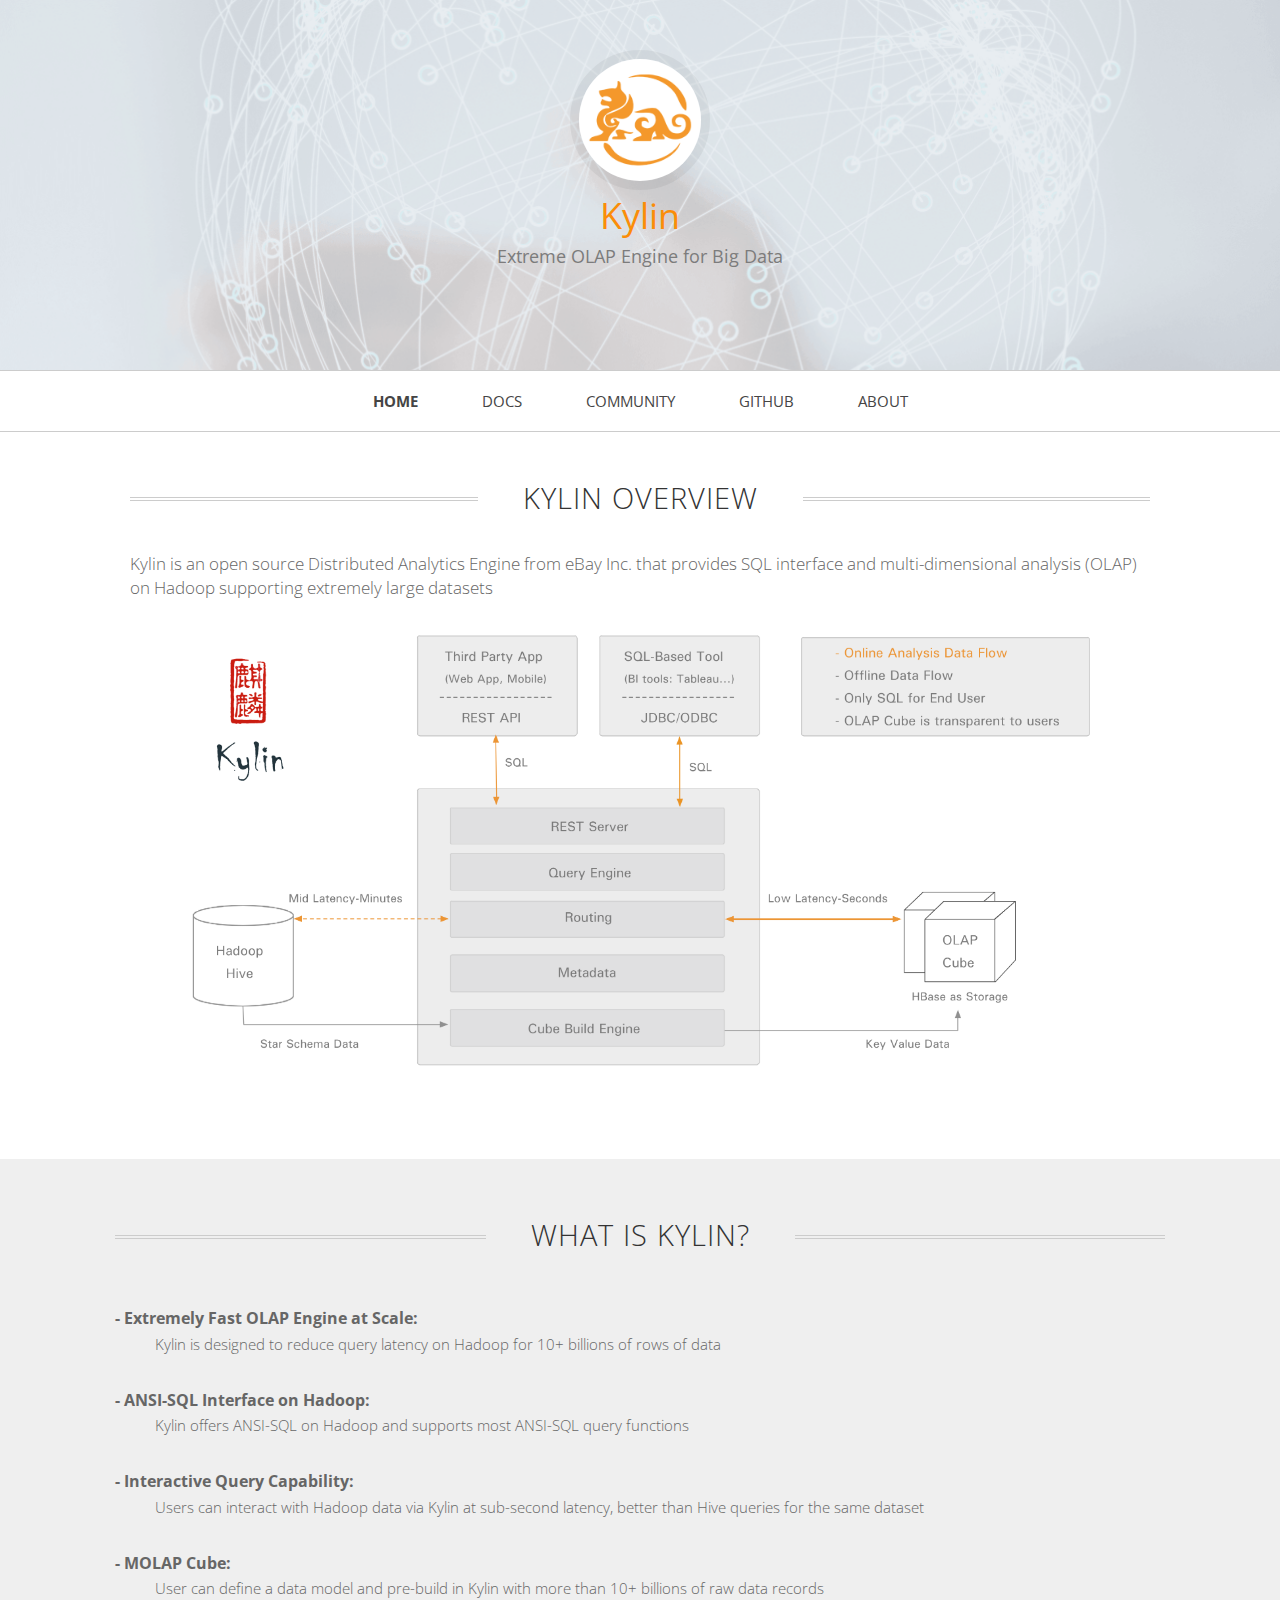
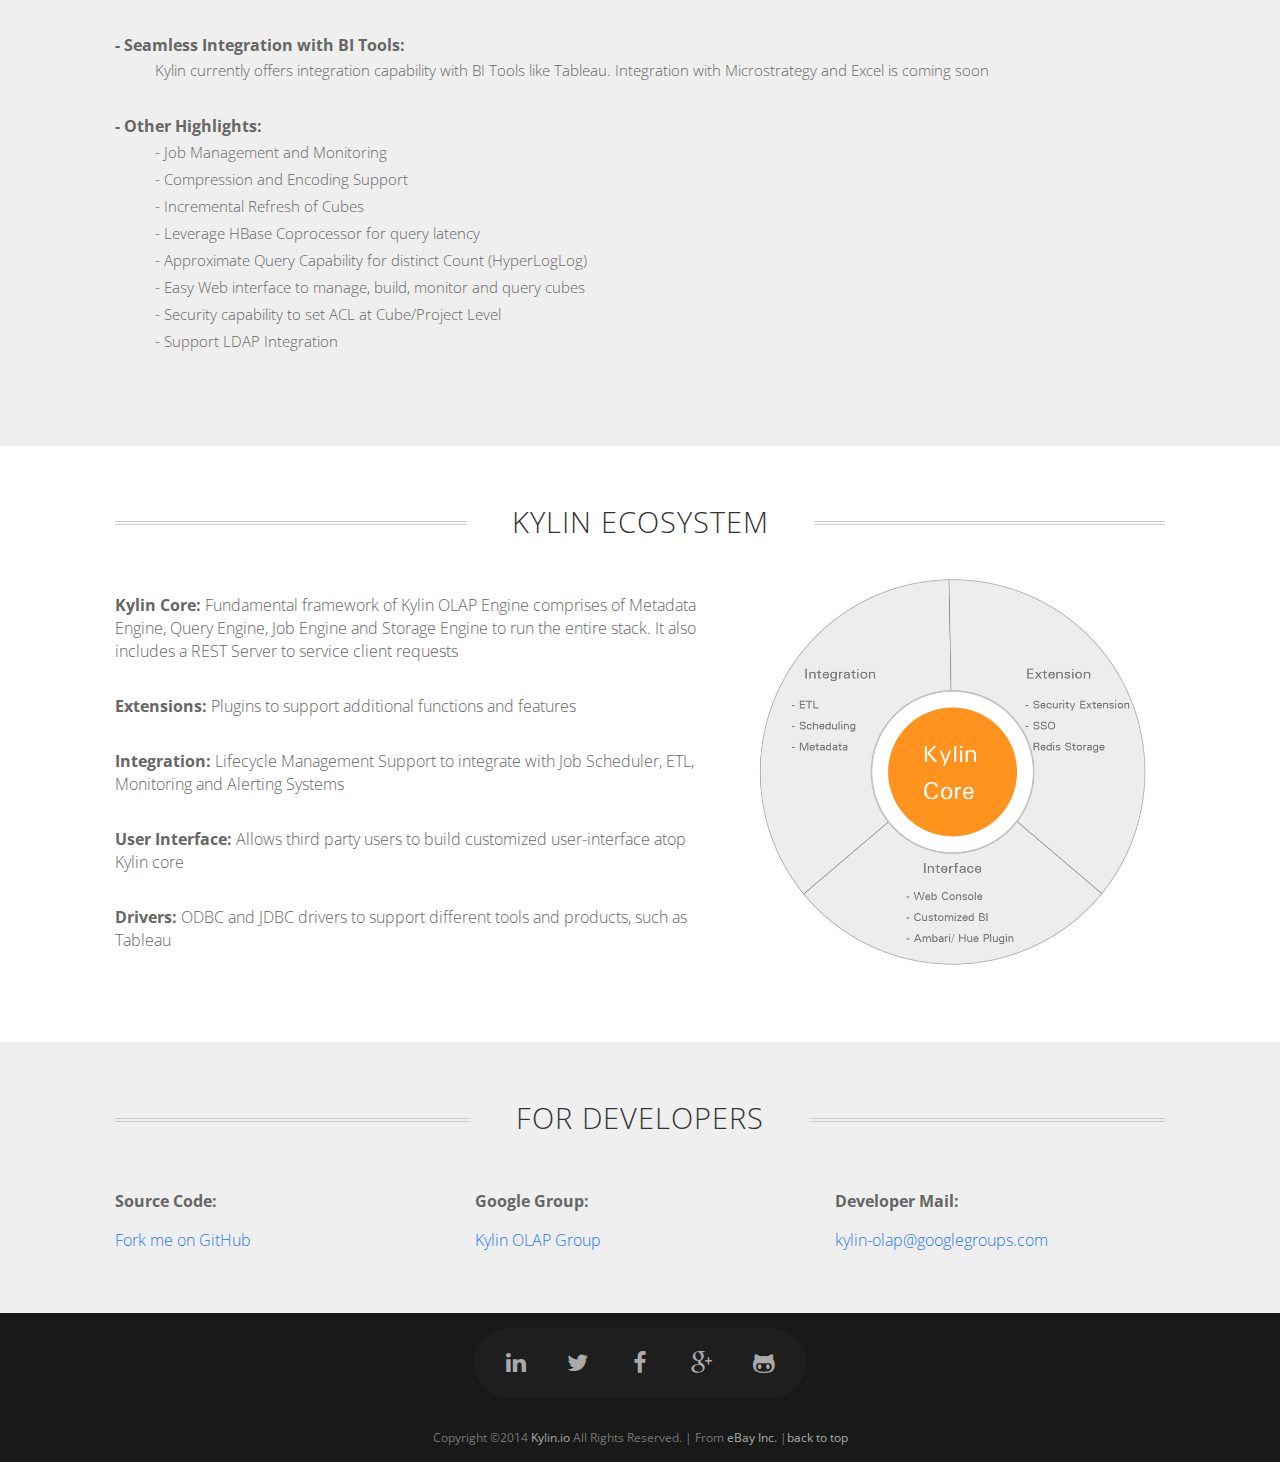
==== index.html @ 68517e30 "move pages from gh-pages to this repo" ====
<!DOCTYPE html>
<html lang="en">
<head>
<meta charset="utf-8">
<meta name="viewport"    content="width=device-width, initial-scale=1.0">
<meta name="description" content="Kylin.IO Home Page">
<meta name="author"      content="Kylin.IO">

<title>Kylin OLAP Engine for Big Data</title>
<link rel="shortcut icon" href="favicon.ico" type="image/x-icon">
<link rel="stylesheet" href="assets/css/animate.css">
<!-- Bootstrap -->
<link rel="stylesheet" href="assets/css/bootstrap.min.css">

<!-- Fonts -->
<link rel="stylesheet" href="http://fonts.googleapis.com/css?family=Alice|Open+Sans:400,300,700">

<!-- Icons -->
<link rel="stylesheet" href="assets/css/font-awesome.min.css">
<!-- Custom styles -->
<link rel="stylesheet" href="assets/css/styles.css">

<!--[if lt IE 9]> <script src="assets/js/html5shiv.js"></script> <![endif]-->
<script>
  (function(i,s,o,g,r,a,m){i['GoogleAnalyticsObject']=r;i[r]=i[r]||function(){
  (i[r].q=i[r].q||[]).push(arguments)},i[r].l=1*new Date();a=s.createElement(o),
  m=s.getElementsByTagName(o)[0];a.async=1;a.src=g;m.parentNode.insertBefore(a,m)
  })(window,document,'script','//www.google-analytics.com/analytics.js','ga');

  ga('create', 'UA-55534813-1', 'auto');
  ga('send', 'pageview');

</script>
</head>
<body class="home">
<header id="header" >
  <div id="head" class="parallax" parallax-speed="3" >
    <div id="logo" class="text-center"> <img class="img-circle" id="circlelogo" src="assets/images/kylin_logo.jpg" > <span class="title" >Kylin</span> <span class="tagline">Extreme OLAP Engine for Big Data<br>
      </span> </div>
  </div>
  <nav class="navbar navbar-default navbar-sticky">
    <div class="container-fluid">
      <div class="navbar-header"> </div>
      <div class="navbar-collapse collapse">
        <ul class="nav navbar-nav">
          <li><a href="#"><b>Home</b></a></li>
          <li><a href="document.html" >Docs</a></li>
          <li><a href="community.html" >Community</a></li>
          <li><a href="https://github.com/KylinOLAP/Kylin" target="_blank">Github</a></li>
          <li><a href="about.html" >About</a></li>
        </ul>
      </div>
      <!--/.nav-collapse --> 
    </div>
  </nav>
</header>
<main id="main" >
  <div class="container" >
    <div id="zero" class=" main" >
      <header style=" padding:2em 0 4em 0">
        <div class="container" >
          <h4 class="section-title"><span>Kylin Overview</span></h4>
          <div class="row" style="margin-top:-20px;">
            <div class="col-sm-12 col-md-12">
              <p class="title_text"> Kylin is an open source Distributed Analytics Engine from eBay Inc. that provides SQL interface and multi-dimensional analysis (OLAP) on Hadoop supporting extremely large datasets</p>
              <img id="diagram" src="assets/images/kylin_diagram.png"> </div>
          </div>
        </div>
        <!-- /container --> 
        
      </header>
    </div>
    <!-- / section --> 
  </div>
  <!-- /container -->
  
  <section id="second" class="main">
    <header style="background-color:#efefef;">
      <div class="container"  >
        <h4 class="section-title"><span> What is Kylin? </span></h4>
        <!-- second-->
        <div class="row">
          <div class="col-sm-12 col-md-12">
            <div align="left">
              <p> <b>- Extremely Fast OLAP Engine at Scale: </b><br/>
              <div class="indent">Kylin is designed to reduce query latency on Hadoop for 10+ billions of rows of data</div>
              </p>
              <p> <b>- ANSI-SQL Interface on Hadoop: </b><br/>
              <div class="indent">Kylin offers ANSI-SQL on Hadoop and supports most ANSI-SQL query functions</div>
              </p>
              <p> <b>- Interactive Query Capability: </b><br/>
              <div class="indent">Users can interact with Hadoop data via Kylin at sub-second latency, better than Hive queries for the same dataset</div>
              </p>
              <p> <b>- MOLAP Cube:</b><br/>
              <div class="indent">User can define a data model and pre-build in Kylin with more than 10+ billions of raw data records</div>
              </p>
              <p> <b>- Seamless Integration with BI Tools:</b><br/>
              <div class="indent">Kylin currently offers integration capability with BI Tools like Tableau.  Integration with Microstrategy and Excel is coming soon</div>
              </p>
              <p> <b>- Other Highlights:</b> <br/>
              <div class="indent">- Job Management and Monitoring <br/>
                - Compression and Encoding Support <br/>
                - Incremental Refresh of Cubes <br/>
                - Leverage HBase Coprocessor for query latency <br/>
                - Approximate Query Capability for distinct Count (HyperLogLog) <br/>
                - Easy Web interface to manage, build, monitor and query cubes <br/>
                - Security capability to set ACL at Cube/Project Level <br/>
                - Support LDAP Integration </div>
              </p>
            </div>
          </div>
        </div>
      </div>
      <!-- /container --> 
      
    </header>
  </section>
  
  <!-- second -->
  <section id="first" class="main">
    <header>
      <div class="container" >
        <h4 class="section-title"><span>Kylin Ecosystem</span></h4>
        <div class="row">
          <div class="col-sm-7 col-md-7">
            <p> </p>
            <p><b>Kylin Core:</b> Fundamental framework of Kylin OLAP Engine comprises of Metadata Engine, Query Engine, Job Engine and Storage Engine to run the entire stack. It also includes a REST Server to service client requests</p>
            <p><b>Extensions:</b> Plugins to support additional functions and features </p>
            <p><b>Integration:</b> Lifecycle Management Support to integrate with Job Scheduler,  ETL, Monitoring and Alerting Systems </p>
            <p><b>User Interface:</b> Allows third party users to build customized user-interface atop Kylin core</p>
            <p><b>Drivers:</b> ODBC and JDBC drivers to support different tools and products, such as Tableau</p>
          </div>
          <div class="col-sm-5 col-md-5"> <img id="core" src="assets/images/core.png"> </div>
        </div>
        <!-- /container --> 
      </div>
    </header>
  </section>
  
  <!-- fifth-->
  <section id="fifth" class="main">
    <header style="background-color:#efefef;" >
      <div class="container" >
        <h4 class="section-title"><span>For Developers</span></h4>
        <div class="row">
          <div class="col-sm-4 col-md-4">
            <p><b>Source Code:</b></p>
            <p class="less-margin"><a href="https://github.com/KylinOLAP/Kylin" target="_blank">Fork me on GitHub</a></p>
          </div>
          <div class="col-sm-4 col-md-4">
            <p><b>Google Group:</b> </p>
            <p class="less-margin"><a href="https://groups.google.com/forum/#!forum/kylin-olap" target="_blank"> Kylin OLAP Group</a></p>
          </div>
          <div class="col-sm-4 col-md-4">
            <p><b>Developer Mail:</b></p>
            <p class="less-margin"> <a href="mailto:kylin-olap@googlegroups.com" target="_blank"> kylin-olap@googlegroups.com</a></p>
          </div>
        </div>
      </div>
      <!-- /container --> 
      
    </header>
  </section>
</main>
<footer id="underfooter">
  <div class="container">
    <div class="row">
      <div class="col-md-12 widget" >
        <div class="widget-body" style="text-align:center">
          <ul class="icons">
            <li><a href="https://www.linkedin.com/groups/KylinOLAP-6785709?home=&gid=6785709&trk=anet_ug_hm" target="_blank" class="fa fa-linkedin fa-lg"></a></li>
            <li><a href="https://twitter.com/debashis_saha/status/519612003443146752" target="_blank" class="fa fa-twitter fa-lg"></a></li>
            <li><a href="https://www.facebook.com/kylinio?skip_nax_wizard=true&ref_type=logout_gear" target="_blank" class="fa fa-facebook fa-lg"></a></li>
            <li><a href="https://plus.google.com/communities/101138166999680123468" target="_blank" class="fa fa-google-plus fa-lg"></a></li>
            <li><a href="https://github.com/KylinOLAP/Kylin" target="_blank" class="fa fa-github-alt fa-lg"></a></li>
            <!--  <li><a href="#" class="fa fa-weibo fa-lg"></a></li>
         <li><a href="#" class="fa fa-weixin fa-lg"></a></li>-->
          </ul>
          <p style="text-align:center" > Copyright ©2014 <a href="http://kylin.io">Kylin.io</a> All Rights Reserved. | From <a href="http://www.ebayinc.com/">eBay Inc.</a> |<a href="#">back to top</a><br>
          </p>
        </div>
      </div>
    </div>
    <!-- /row of widgets --> 
  </div>
</footer>
<script src="assets/js/jquery-1.9.1.min.js"></script> 
<script src="assets/js/main.js"></script>
</body>
</html>
---- assets/css/styles.css ----
@font-face {
    font-family: 'HelveticaNeueLight';
    src: url('../fonts/helveticaneue_lt.eot');
    src: url('../fonts/helveticaneue_lt.eot') format('embedded-opentype'),
         url('../fonts/helveticaneue_lt.woff') format('woff'),
         url('../fonts/helveticaneue_lt.ttf') format('truetype'),
         url('../fonts/helveticaneue_lt.svg#HelveticaNeueLight') format('svg');
}

@font-face {
    font-family: 'HelveticaNeueRegular';
    src: url('../fonts/helveticaneue-webfont.eot');
    src: url('../fonts/helveticaneue-webfont.eot') format('embedded-opentype'),
         url('../fonts/helveticaneue-webfont.woff') format('woff'),
         url('../fonts/helveticaneue-webfont.ttf') format('truetype'),
         url('../fonts/helveticaneue-webfont.svg#HelveticaNeueRegular') format('svg');
}


/*@font-face {
    font-family: 'open_sanslight';
    src: url('../fonts/opensans-light-webfont.eot');
    src: url('../fonts/opensans-light-webfont.eot?#iefix') format('embedded-opentype'),
         url('../fonts/opensans-light-webfont.woff') format('woff'),
         url('../fonts/opensans-light-webfont.ttf') format('truetype'),
         url('../fonts/opensans-light-webfont.svg#open_sanslight') format('svg');
    font-weight: normal;
    font-style: normal;

}

@font-face {
    font-family: 'open_sansregular';
    src: url('../fonts/opensans-regular-webfont.eot');
    src: url('../fonts/opensans-regular-webfont.eot?#iefix') format('embedded-opentype'),
         url('../fonts/opensans-regular-webfont.woff') format('woff'),
         url('../fonts/opensans-regular-webfont.ttf') format('truetype'),
         url('../fonts/opensans-regular-webfont.svg#open_sansregular') format('svg');
    font-weight: normal;
    font-style: normal;

}
*/



html {
	font-size: 100%;
}


body {
	font-size: 14px;
	font-size: 0.9375rem;
	font-family: 'Open sans', 'HelveticaNeueRegular', Arial, sans-serif;
	color: #666666;
	font-weight:400;
	padding: 0;
}
.topspace {
	margin-top: 40px;
}
p {
	line-height: 1.6em;
	margin: 0 0 30px 0;
	
}

.title_text{
	font-size:1.1em !important;
}

.big_text{
	font-size:1.7em !important;
	font-family: 'Open sans';
	font-weight:300;
}

.normal_text{
	font-size:1.3em !important;
	font-family: 'Open sans';
	font-weight:600;
}
ul, ol {
	line-height: 1.6em;
	margin: 0 0 30px 0;
}
h1, h2, h3, h4, h5, h6, .h1, .h2, .h3, .h4, .h5, .h6 {
	font-family: 'Open sans', 'HelveticaNeueRegular', Arial, sans-serif;
	font-weight: 400;
	color: #333333;
}
h1 {
	font-size: 40px;
	font-size: 2.5rem;
}
h2 {
	font-size: 36px;
	font-size: 2.25rem;
}
h3 {
	font-size: 30px;
	font-size: 1.875rem;
}
h4 {
	font-size: 24px;
	font-size: 1.5rem;
}
h5 {
	font-size: 20px;
	font-size: 1.25rem;
}
a {
	color: #2679f4;
	-webkit-transition: 0.25s;
	-moz-transition: 0.25s;
	-o-transition: 0.25s;
	transition: 0.25s;
}
a:hover, a:focus {
	cursor: pointer;
	color: #2062c4;
	text-decoration: none;
}
/*********************************************************************
 

                                HEADER


**********************************************************************/
#head {
	background: #f4f4f4 url(../images/data.png) top center;
	background-size: cover;
	color: #7C7C7C;
	height: 370px
}
#head .title {
	font-family: 'Open sans';
	font-weight:400;
	font-size: 49px;
	font-size: 3.0625rem;
/*	background-image: -webkit-gradient( linear, left bottom, right bottom, color-stop(0, #C6419E), color-stop(1, #6382FF) );
	background-image: -o-linear-gradient(right, #C6419E 0%, #6382FF 100%);
	background-image: -moz-linear-gradient(right, #C6419E 0%, #6382FF 100%);
	background-image: -webkit-linear-gradient(right, #C6419E 0%, #6382FF 100%);
	background-image: -ms-linear-gradient(right, #C6419E 0%, #6382FF 100%);
	background-image: linear-gradient(to right, #C6419E 0%, #6382FF 100%);
	-webkit-background-clip: text;
	-webkit-text-fill-color: transparent;*/
  
}

#head img.img-circle {
  display: block;
  width: 140px;
  height: 140px;
  overflow: hidden;
  border: 9px solid rgba(0, 0, 0, 0.05);
  margin: 0 auto;  
}


#head .title a {
  text-decoration: none;
  color: #333333;
}
#head .tagline {
  display: block;
  font-size: 14px;
  font-size: 1.1rem;
  line-height: 1.2em;
  color: #7C7C7C;
  margin: 5px 0 0;
}
#head .tagline b {
  font-weight: normal;
}
#head .tagline a {
  color: #5E5E5E;
}

#logo{
	padding-top:50px;
	}


.home #head .title {
	font-size: 36px;
	color:#fb8d08;
	/*color:#146df3;*/
	
}


#getstart {
	text-align: center;
	padding:20px;
	font-size:16px;
	font-weight: 500;
	width: 150px;
	margin: 10px auto;
	padding: 0.6em 0.8em;
	background: rgba(38,121,244,0.8);
	/*border: 1px solid #2679f4;	*/
   -webkit-animation-delay: 1s;
   -ms-animation-delay: 1s;
    -moz-animation-delay: 1s;
	-o-animation-delay: 1s;
	animation-delay: 1s;
	border-radius:3px;
}
#getstart a{
	color: #fff;
	}

#getstart:hover {
	/*border: 1px solid #2062c4;*/
}
/*********************************************************************
 

                            NAVBAR 


**********************************************************************/
.navbar {
	border-width: 1px 0;
	-webkit-border-radius: 0;
	-webkit-background-clip: padding-box;
	-moz-border-radius: 0;
	-moz-background-clip: padding;
	border-radius: 0;
	background-clip: padding-box;
	width: 100%;
}
.navbar.stick {
	position: fixed;
	top: 0;
	left: 0;
	opacity: .95;
}
.navbar-collapse {
	-webkit-border-radius: 0;
	-webkit-background-clip: padding-box;
	-moz-border-radius: 0;
	-moz-background-clip: padding;
	border-radius: 0;
	background-clip: padding-box;
	font-family: 'Open sans';
	font-weight:400;
	text-transform: uppercase;
}
.navbar-nav {
	float: none;
	margin: 0 auto;
	text-align: center;
}
.navbar-nav > li {
	float: none;
	display: inline-block;
}
.navbar-nav > li > a {
	padding: 20px 30px;
}
.navbar-default {
	background-color: #ffffff;
	border-color: #cccccc;
}
.navbar-default .navbar-nav > li > a {
	color: #454545;
}
.navbar-default .navbar-nav > li > a:hover, .navbar-default .navbar-nav > li > a:focus {
	color: #000000;
	background-color: #ffffff;
}
.navbar-default .navbar-nav > .active > a, .navbar-default .navbar-nav > .active > a:hover, .navbar-default .navbar-nav > .active > a:focus {
	color: #000000;
	background-color: #ffffff;
}
.navbar-default .dropdown ul.dropdown-menu > li > a {
	color: #454545;
}
.navbar-default .dropdown ul.dropdown-menu > li > a:hover {
	background-color: #eeeeee;
	color: #000000;
}
/*.top-logo {
	background-image: -webkit-gradient(  linear,  left bottom,  right bottom,  color-stop(0, #C6419E),  color-stop(1, #6382FF) );
	background-image: -o-linear-gradient(right, #C6419E 0%, #6382FF 100%);
	background-image: -moz-linear-gradient(right, #C6419E 0%, #6382FF 100%);
	background-image: -webkit-linear-gradient(right, #C6419E 0%, #6382FF 100%);
	background-image: -ms-linear-gradient(right, #C6419E 0%, #6382FF 100%);
	background-image: linear-gradient(to right, #C6419E 0%, #6382FF 100%);
	-webkit-background-clip: text;
	-webkit-text-fill-color: transparent;
}*/
.top-logo-border {
	background-color: #efefef;
	width: 3em;
	height: 3em;
	border-radius: 1.5em;
}
/*********************************************************************************/
/* Main Sections                                                                 */
/*********************************************************************************/

.main {
	position: relative;
	margin: 0;
	font-family: 'Open sans';
	font-weight:300;
}

.indent{
	margin-left:40px;
	line-height:1.8em}
	
.main p {
	margin-top: 1.25em;
	font-size: 1.04em;
	font-weight: 100;
	padding: 0;
	
	line-height: 2em;
}
.main p a {
	color: #2679f4;
	-webkit-transition: 0.25s;
	transition: 0.25s;
}
.main p a:hover, a:focus {
	cursor: pointer;
	color: #2062c4;
	text-decoration: none;
}
.main > header {
	background: #fff;
	text-align: center;
	padding: 4em 0 4em 0;
	margin: 0;
}
.main > header h2 {
	font-size: 2.25em;
	font-weight: 300;
	margin-bottom: 0;
}
.main > header p {
	margin: 2em 0 0 0;
	padding: 0;
	text-align: left;
	line-height: 1.5em
}

.less-margin{
	margin-top:1em !important;
	}
.main > .content {
	padding: 6em 0 6em 0;
}
.main > .content > .container {
}
.main > .content h3 {
	font-size: 1.5em;
}
/*********************************************************************
 

                                CONTENT


**********************************************************************/

.circle {
	width: 8em;
	height: 8em;
	border-radius: 4em;
	text-align: center;
	margin: 0 auto;
	border: 1px solid #333;
	padding-top: 2em;
}
.circle-icon {
	font-size: 4.3em;
	text-align: center;
	vertical-align: middle;
	padding-top: 0.5em;
	color: #666666;
}
.version:hover {
	opacity: .7;
	-webkit-transition: 0.25s;
	-moz-transition: 0.25s;
	-o-transition: 0.25s;
	transition: 0.25s;
}

.biggericon {
	font-size: 58px;
}
#lessmargin {
	margin-top: 1.4em;
}
img {
	max-width: 100%;
}
.section-title, .entry-title {
	display: block;
	width: 100%;
	overflow: hidden;
	margin: 0px 0 25px;
	text-align: center;
	font-weight: 300;
	text-transform: uppercase;
	font-size: 36px;
	font-size: 1.8rem;
	letter-spacing: 1px;
}
.section-title a, .entry-title a {
	color: #333333;
}
.section-title span, .entry-title span {
	display: inline-block;
	position: relative;
}
.section-title span:before, .entry-title span:before, .section-title span:after, .entry-title span:after {
	content: "";
	position: absolute;
	height: 4px;
	top: .53em;
	width: 400%;
	border-bottom: 1px solid #ccc;
	border-top: 1px solid #ccc;
}
.section-title span:before, .entry-title span:before {
	right: 100%;
	margin-right: 45px;
}
.section-title span:after, .entry-title span:after {
	left: 100%;
	margin-left: 45px;
}
.entry-header .entry-meta {
	text-align: center;
	font-family: Georgia, serif;
	font-size: 18px;
	font-size: 1.125rem;
	font-style: italic;
	font-weight: normal;
	color: #a5a5a5;
	margin: 0 0 15px 0;
}
.entry-header .entry-meta a {
	color: #a5a5a5;
}
.entry-content {
	margin: 0 0 60px 0;
}
.code-lan {
	font-family: "Open sans", Helvetica, Arial, sans-serif;
	font-size: 1.1em !important;
	text-align: center !important;
}
.code-lan>span {
	padding-left: 10px;
	padding-right: 10px;
}



#left-menu{
	line-height:2.5em !important;
	list-style:none;
	text-align:left;
	margin-top:10px;
	}

#left-menu li{
	border-bottom:1px solid #e9e9e9;
	cursor:pointer;
	}

a.section-menu-title{
	color:#666;
	font-weight:400;
	-webkit-transition: 0.25s;
	-moz-transition: 0.25s;
	-o-transition: 0.25s;
	transition: 0.25s;	
	padding-left:1em
	}

a.section-menu-title:hover{
	color:#404040 !important;
	}	


.maintains{
	padding-left:2em;
	line-height:2em !important;}

.maintain{
	line-height:2em !important;
	}

.people_intro{
	/*border-bottom:1px dashed #CCC;
	line-height:2em;
	padding-bottom:0.3em*/
	}

#contributors{
	padding-bottom:1.4em
	}

#contributors2{
	border-bottom:1px dashed #cfcfcf;
		padding-bottom:1.4em
	}

.core_team{
	text-align:center !important; font-size:1.2em !important;
	padding-bottom:2em !important;
	border-bottom:1px dashed #cfcfcf;
	}

.participant{
	margin-top:0px !important}
	

.content-p{
	margin-top:1em !important;}



.content-header{
	text-align:left;
	font-weight:bold !important;
	}

/*********************************************************************
 

                                FOOTER


**********************************************************************/


ul.icons
		{
			position: relative;
			background: rgba(128,128,128,0.05);
			border-radius: 4em;
			display: inline-block;
			padding: 0.35em 0.75em 0.35em 0.75em;
			font-size: 1.45em;
			cursor: default;
			
		}
		
			ul.icons li
			{
				display: inline-block;
			}

				ul.icons li a
				{
					display: inline-block;
					background: none;
					width: 2.5em;
					height: 2.5em;
					line-height: 2.5em;
					text-align: center;
					border-radius: 100%;
					border: 0;
					color: inherit;
				}
				
					ul.icons li a:hover
					{
						color: #ef8376;
					}

		ol.style1
		{
		}
		
#footer {
	background: #232323;
	padding: 30px 0 0 0;
	font-size: 12px;
	color: #999;
}
#footer a {
	color: #ccc;
}
#footer a:hover {
	color: #fff;
}
#footer h3.widget-title {
	font-size: 15px;
	font-size: 0.9375rem;
	text-transform: uppercase;
	color: #ccc;
	margin: 0 0 20px;
}
#underfooter {
	background: #191919;
	padding: 15px 0;
	color: #777;
	font-size: 12px;
}
#underfooter a {
	color: #aaa;
}
#underfooter a:hover {
	color: #fff;
}
#underfooter p {
	margin: 0;
}

/* Max page width
/////////////////////////////////////////////////////////////////////*/
@media (min-width: 1200px) {
.container {
	max-width: 1080px;
}
}
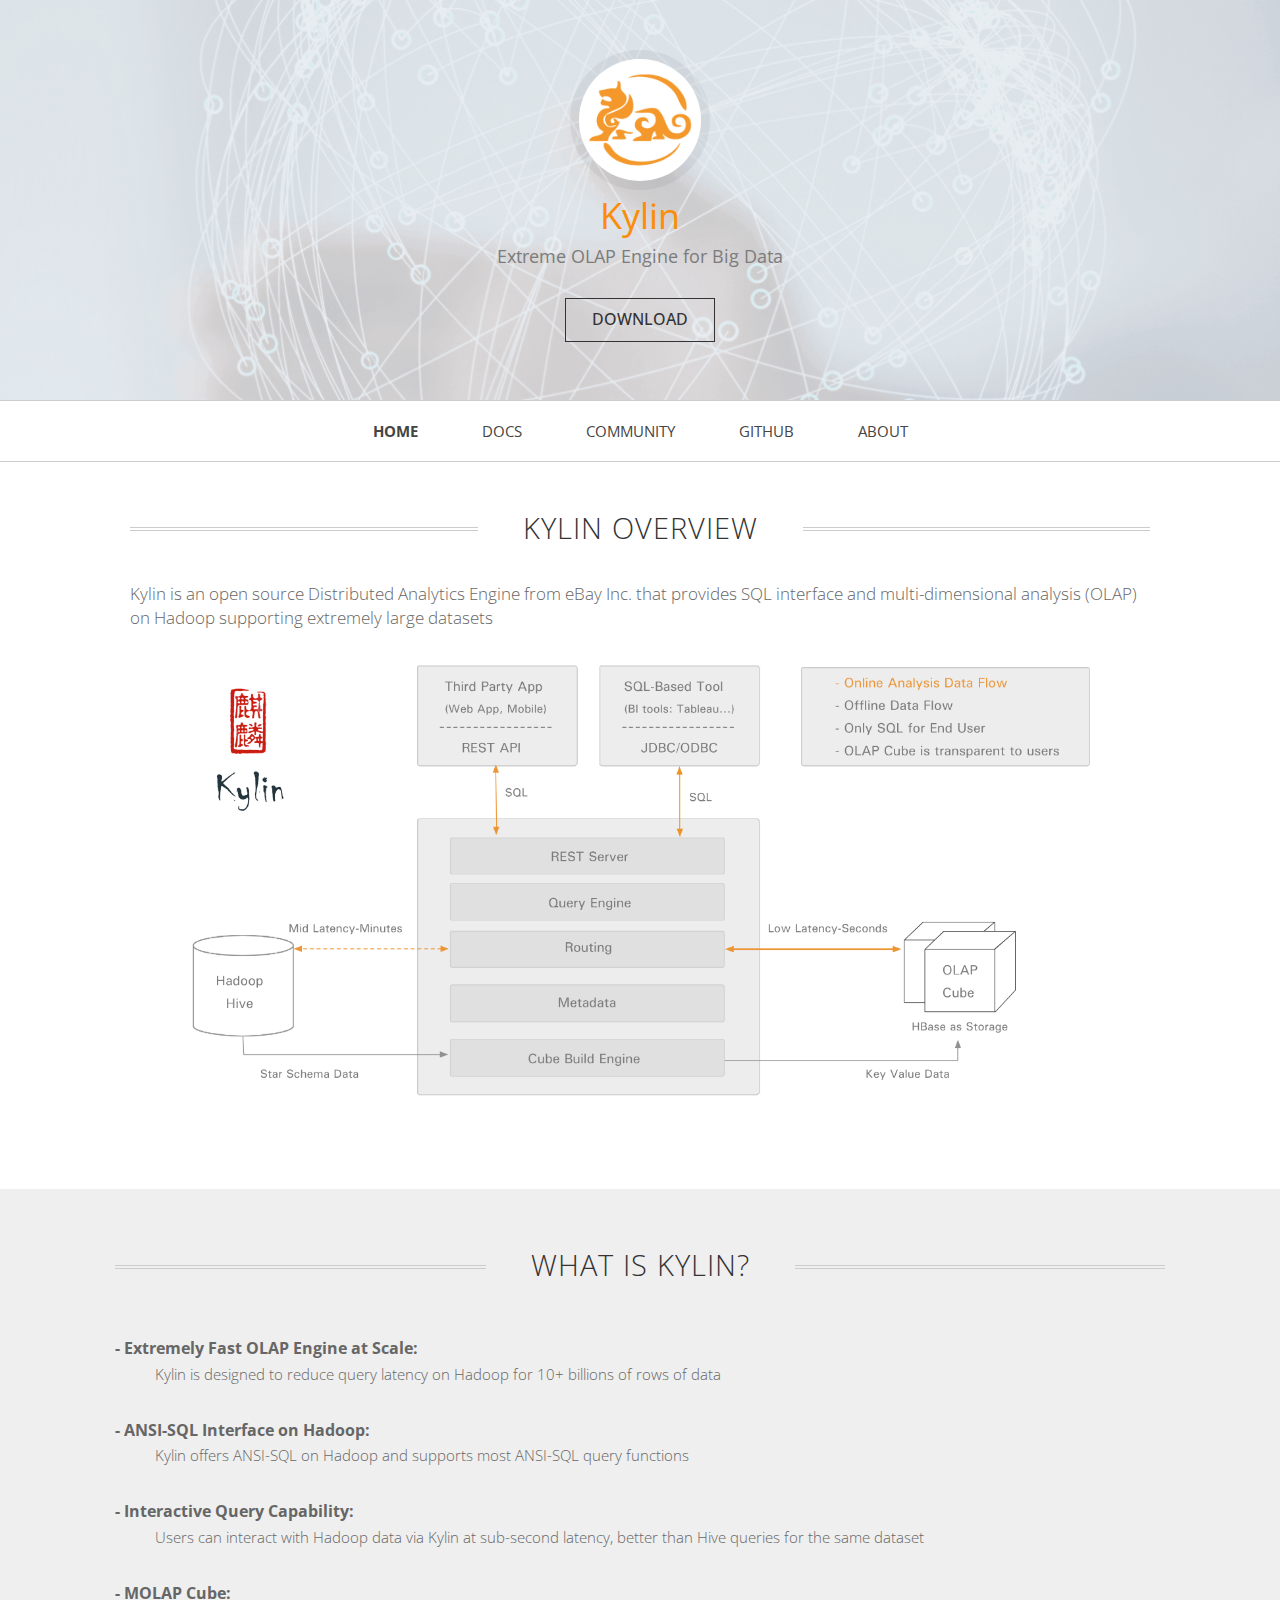
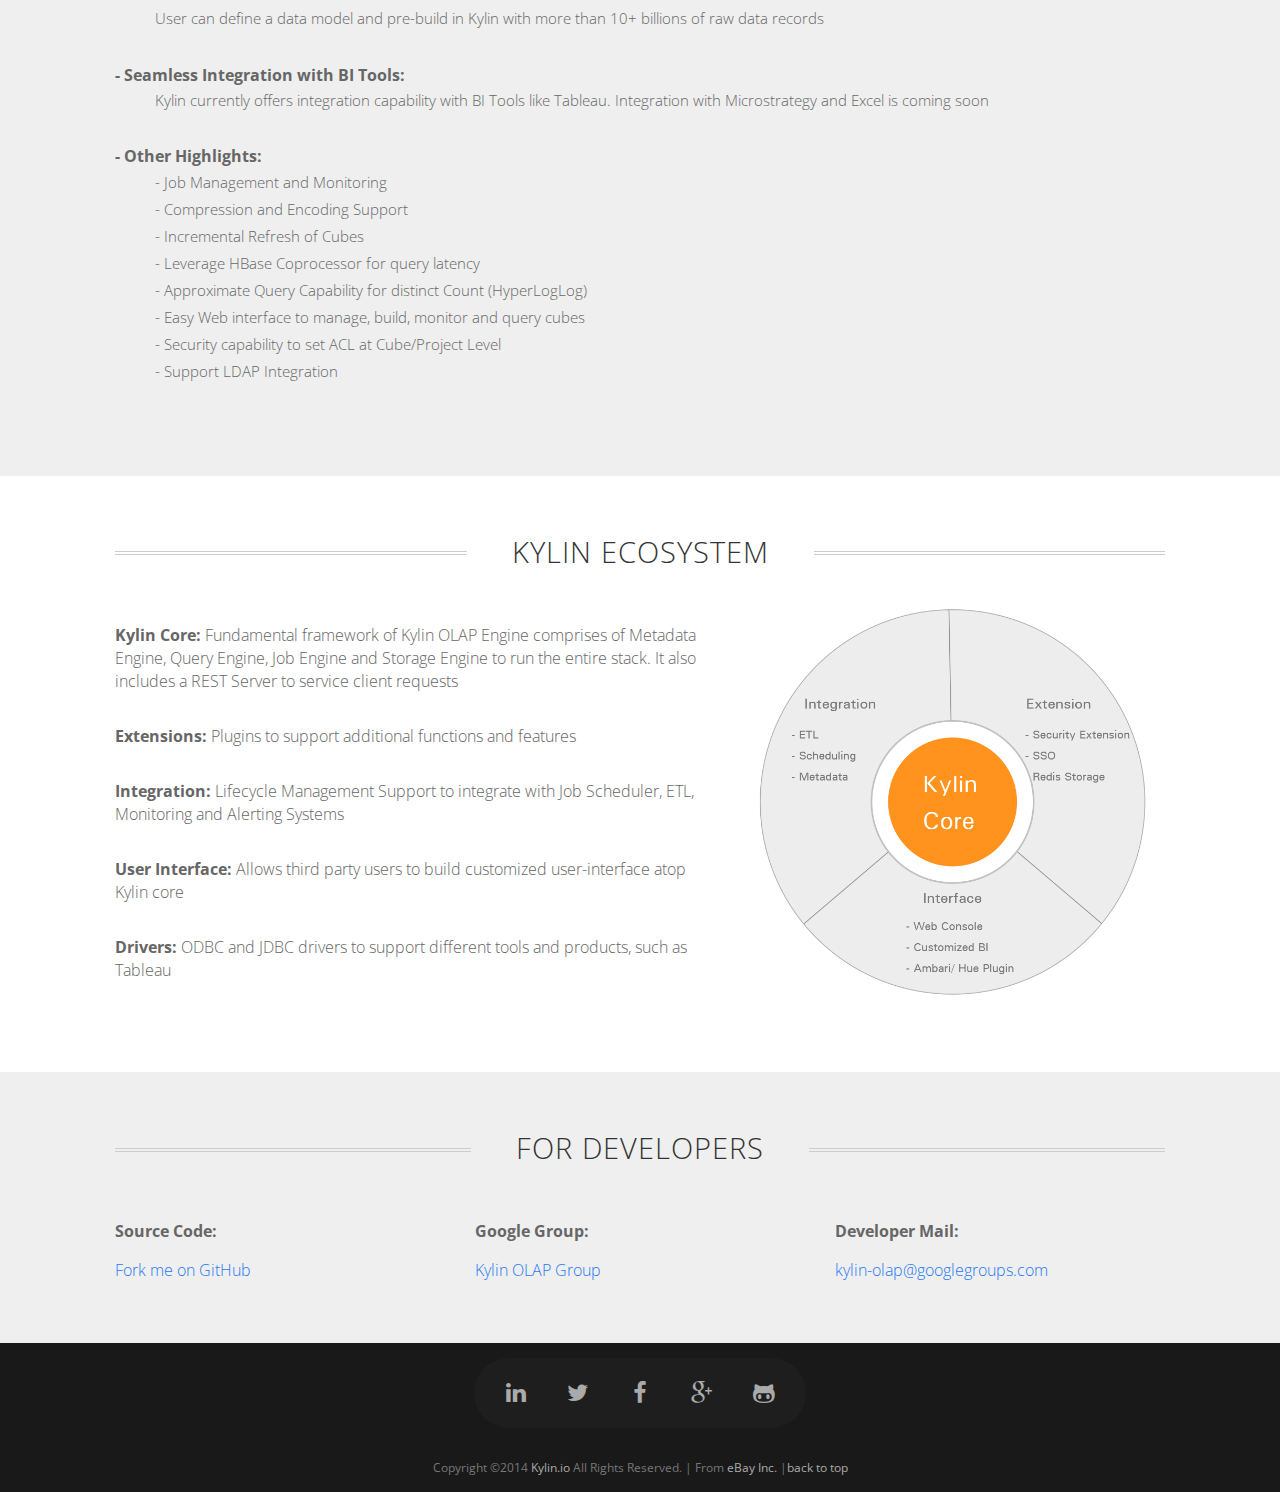
==== commit 80af0880: "add left nag bar in mobile" ====
--- a/index.html
+++ b/index.html
@@ -6,8 +6,8 @@
 <meta name="description" content="Kylin.IO Home Page">
 <meta name="author"      content="Kylin.IO">
 
-<title>Kylin OLAP Engine for Big Data</title>
-<link rel="shortcut icon" href="favicon.ico" type="image/x-icon">
+<title>Kylin OLAP Engine for Big Data | Home</title>
+<link rel="shortcut icon" href="fav.png" type="image/png">
 <link rel="stylesheet" href="assets/css/animate.css">
 <!-- Bootstrap -->
 <link rel="stylesheet" href="assets/css/bootstrap.min.css">
@@ -19,6 +19,10 @@
 <link rel="stylesheet" href="assets/css/font-awesome.min.css">
 <!-- Custom styles -->
 <link rel="stylesheet" href="assets/css/styles.css">
+
+<link rel="stylesheet" href="assets/css/sidr.light.css">
+
+
 
 <!--[if lt IE 9]> <script src="assets/js/html5shiv.js"></script> <![endif]-->
 <script>
@@ -30,19 +34,31 @@
   ga('create', 'UA-55534813-1', 'auto');
   ga('send', 'pageview');
 
+
 </script>
+
 </head>
 <body class="home">
 <header id="header" >
   <div id="head" class="parallax" parallax-speed="3" >
     <div id="logo" class="text-center"> <img class="img-circle" id="circlelogo" src="assets/images/kylin_logo.jpg" > <span class="title" >Kylin</span> <span class="tagline">Extreme OLAP Engine for Big Data<br>
-      </span> </div>
+      </span> 
+       <div id="download"><a href="https://github.com/KylinOLAP/Kylin/archive/master.zip">DOWNLOAD</a></div>
+       </div>
   </div>
   <nav class="navbar navbar-default navbar-sticky">
     <div class="container-fluid">
-      <div class="navbar-header"> </div>
-      <div class="navbar-collapse collapse">
-        <ul class="nav navbar-nav">
+    
+    <div id="mobile-header">
+    <a id="responsive-menu-button" href="#sidr-main"><i class="fa fa-bars" id="drawer-icon"></i></a>
+	</div>
+
+
+    
+    
+      <div class="navbar-header" id="sidr-main"> </div>
+      <div class="  navbar-collapse collapse" id="navigation" >
+        <ul class=" nav navbar-nav">
           <li><a href="#"><b>Home</b></a></li>
           <li><a href="document.html" >Docs</a></li>
           <li><a href="community.html" >Community</a></li>
@@ -182,9 +198,15 @@
       </div>
     </div>
     <!-- /row of widgets --> 
+
   </div>
+  <div></div>
+  
 </footer>
 <script src="assets/js/jquery-1.9.1.min.js"></script> 
+<script src="assets/js/jquery.sidr.min.js"></script>
 <script src="assets/js/main.js"></script>
+
+
 </body>
 </html>
--- a/assets/css/styles.css
+++ b/assets/css/styles.css
@@ -133,7 +133,7 @@
 	background: #f4f4f4 url(../images/data.png) top center;
 	background-size: cover;
 	color: #7C7C7C;
-	height: 370px
+	height: 400px
 }
 #head .title {
 	font-family: 'Open sans';
@@ -192,30 +192,33 @@
 	
 }
 
-
-#getstart {
+#download {
 	text-align: center;
 	padding:20px;
 	font-size:16px;
 	font-weight: 500;
 	width: 150px;
-	margin: 10px auto;
+	margin: 30px auto;
 	padding: 0.6em 0.8em;
-	background: rgba(38,121,244,0.8);
-	/*border: 1px solid #2679f4;	*/
+	color: #333;
+	/*background: rgba(38,121,244,0.8);*/
+	border: 1px solid #333;	
    -webkit-animation-delay: 1s;
    -ms-animation-delay: 1s;
     -moz-animation-delay: 1s;
 	-o-animation-delay: 1s;
 	animation-delay: 1s;
-	border-radius:3px;
-}
-#getstart a{
-	color: #fff;
-	}
-
-#getstart:hover {
-	/*border: 1px solid #2062c4;*/
+   text-shadow:none;
+   text-transform:uppercase;
+	transparent!important
+}
+#download a{
+	color: #333;
+	}
+
+#download:hover {
+	border: 1px solid #5c5c5c;
+	opacity: 0.8;
 }
 /*********************************************************************
  
@@ -621,6 +624,13 @@
 	margin: 0;
 }
 
+#drawer-icon{
+	font-size: 20px;
+	padding: 4px 6px;
+	border: 1px solid #2679f4;
+	border-radius: 3px;
+	margin: 10px;
+}
 /* Max page width
 /////////////////////////////////////////////////////////////////////*/
 @media (min-width: 1200px) {
@@ -628,3 +638,14 @@
 	max-width: 1080px;
 }
 }
+
+
+#mobile-header {
+    display: none;
+}
+@media only screen and (max-width: 767px){
+    #mobile-header {
+        display: block;
+		
+    }
+}--- a/assets/css/sidr.light.css
+++ b/assets/css/sidr.light.css
@@ -0,0 +1 @@
+.sidr{display:none;position:absolute;position:fixed;top:0;height:100%;z-index:999999;width:260px;overflow-x:none;overflow-y:auto;font-family:"lucida grande",tahoma,verdana,arial,sans-serif;font-size:15px;background:#f8f8f8;color:#333;-webkit-box-shadow:inset 0 0 5px 5px #ebebeb;-moz-box-shadow:inset 0 0 5px 5px #ebebeb;box-shadow:inset 0 0 5px 5px #ebebeb}.sidr .sidr-inner{padding:0 0 15px}.sidr .sidr-inner>p{margin-left:15px;margin-right:15px}.sidr.right{left:auto;right:-260px}.sidr.left{left:-260px;right:auto}.sidr h1,.sidr h2,.sidr h3,.sidr h4,.sidr h5,.sidr h6{font-size:11px;font-weight:normal;padding:0 15px;margin:0 0 5px;color:#333;line-height:24px;background-image:-webkit-gradient(linear, 50% 0%, 50% 100%, color-stop(0%, #ffffff), color-stop(100%, #dfdfdf));background-image:-webkit-linear-gradient(#ffffff,#dfdfdf);background-image:-moz-linear-gradient(#ffffff,#dfdfdf);background-image:-o-linear-gradient(#ffffff,#dfdfdf);background-image:linear-gradient(#ffffff,#dfdfdf);-webkit-box-shadow:0 5px 5px 3px rgba(0,0,0,0.2);-moz-box-shadow:0 5px 5px 3px rgba(0,0,0,0.2);box-shadow:0 5px 5px 3px rgba(0,0,0,0.2)}.sidr p{font-size:13px;margin:0 0 12px}.sidr p a{color:rgba(51,51,51,0.9)}.sidr>p{margin-left:15px;margin-right:15px}.sidr ul{display:block;margin:0 0 15px;padding:0;border-top:1px solid #dfdfdf;border-bottom:1px solid #fff}.sidr ul li{display:block;margin:0;line-height:48px;border-top:1px solid #fff;border-bottom:1px solid #dfdfdf}.sidr ul li:hover,.sidr ul li.active,.sidr ul li.sidr-class-active{border-top:none;line-height:49px}.sidr ul li:hover>a,.sidr ul li:hover>span,.sidr ul li.active>a,.sidr ul li.active>span,.sidr ul li.sidr-class-active>a,.sidr ul li.sidr-class-active>span{-webkit-box-shadow:inset 0 0 15px 3px #ebebeb;-moz-box-shadow:inset 0 0 15px 3px #ebebeb;box-shadow:inset 0 0 15px 3px #ebebeb}.sidr ul li a,.sidr ul li span{padding:0 15px;display:block;text-decoration:none;color:#333}.sidr ul li ul{border-bottom:none;margin:0}.sidr ul li ul li{line-height:40px;font-size:13px}.sidr ul li ul li:last-child{border-bottom:none}.sidr ul li ul li:hover,.sidr ul li ul li.active,.sidr ul li ul li.sidr-class-active{border-top:none;line-height:41px}.sidr ul li ul li:hover>a,.sidr ul li ul li:hover>span,.sidr ul li ul li.active>a,.sidr ul li ul li.active>span,.sidr ul li ul li.sidr-class-active>a,.sidr ul li ul li.sidr-class-active>span{-webkit-box-shadow:inset 0 0 15px 3px #ebebeb;-moz-box-shadow:inset 0 0 15px 3px #ebebeb;box-shadow:inset 0 0 15px 3px #ebebeb}.sidr ul li ul li a,.sidr ul li ul li span{color:rgba(51,51,51,0.8);padding-left:30px}.sidr form{margin:0 15px}.sidr label{font-size:13px}.sidr input[type="text"],.sidr input[type="password"],.sidr input[type="date"],.sidr input[type="datetime"],.sidr input[type="email"],.sidr input[type="number"],.sidr input[type="search"],.sidr input[type="tel"],.sidr input[type="time"],.sidr input[type="url"],.sidr textarea,.sidr select{width:100%;font-size:13px;padding:5px;-webkit-box-sizing:border-box;-moz-box-sizing:border-box;box-sizing:border-box;margin:0 0 10px;-webkit-border-radius:2px;-moz-border-radius:2px;-ms-border-radius:2px;-o-border-radius:2px;border-radius:2px;border:none;background:rgba(0,0,0,0.1);color:rgba(51,51,51,0.6);display:block;clear:both}.sidr input[type=checkbox]{width:auto;display:inline;clear:none}.sidr input[type=button],.sidr input[type=submit]{color:#f8f8f8;background:#333}.sidr input[type=button]:hover,.sidr input[type=submit]:hover{background:rgba(51,51,51,0.9)}
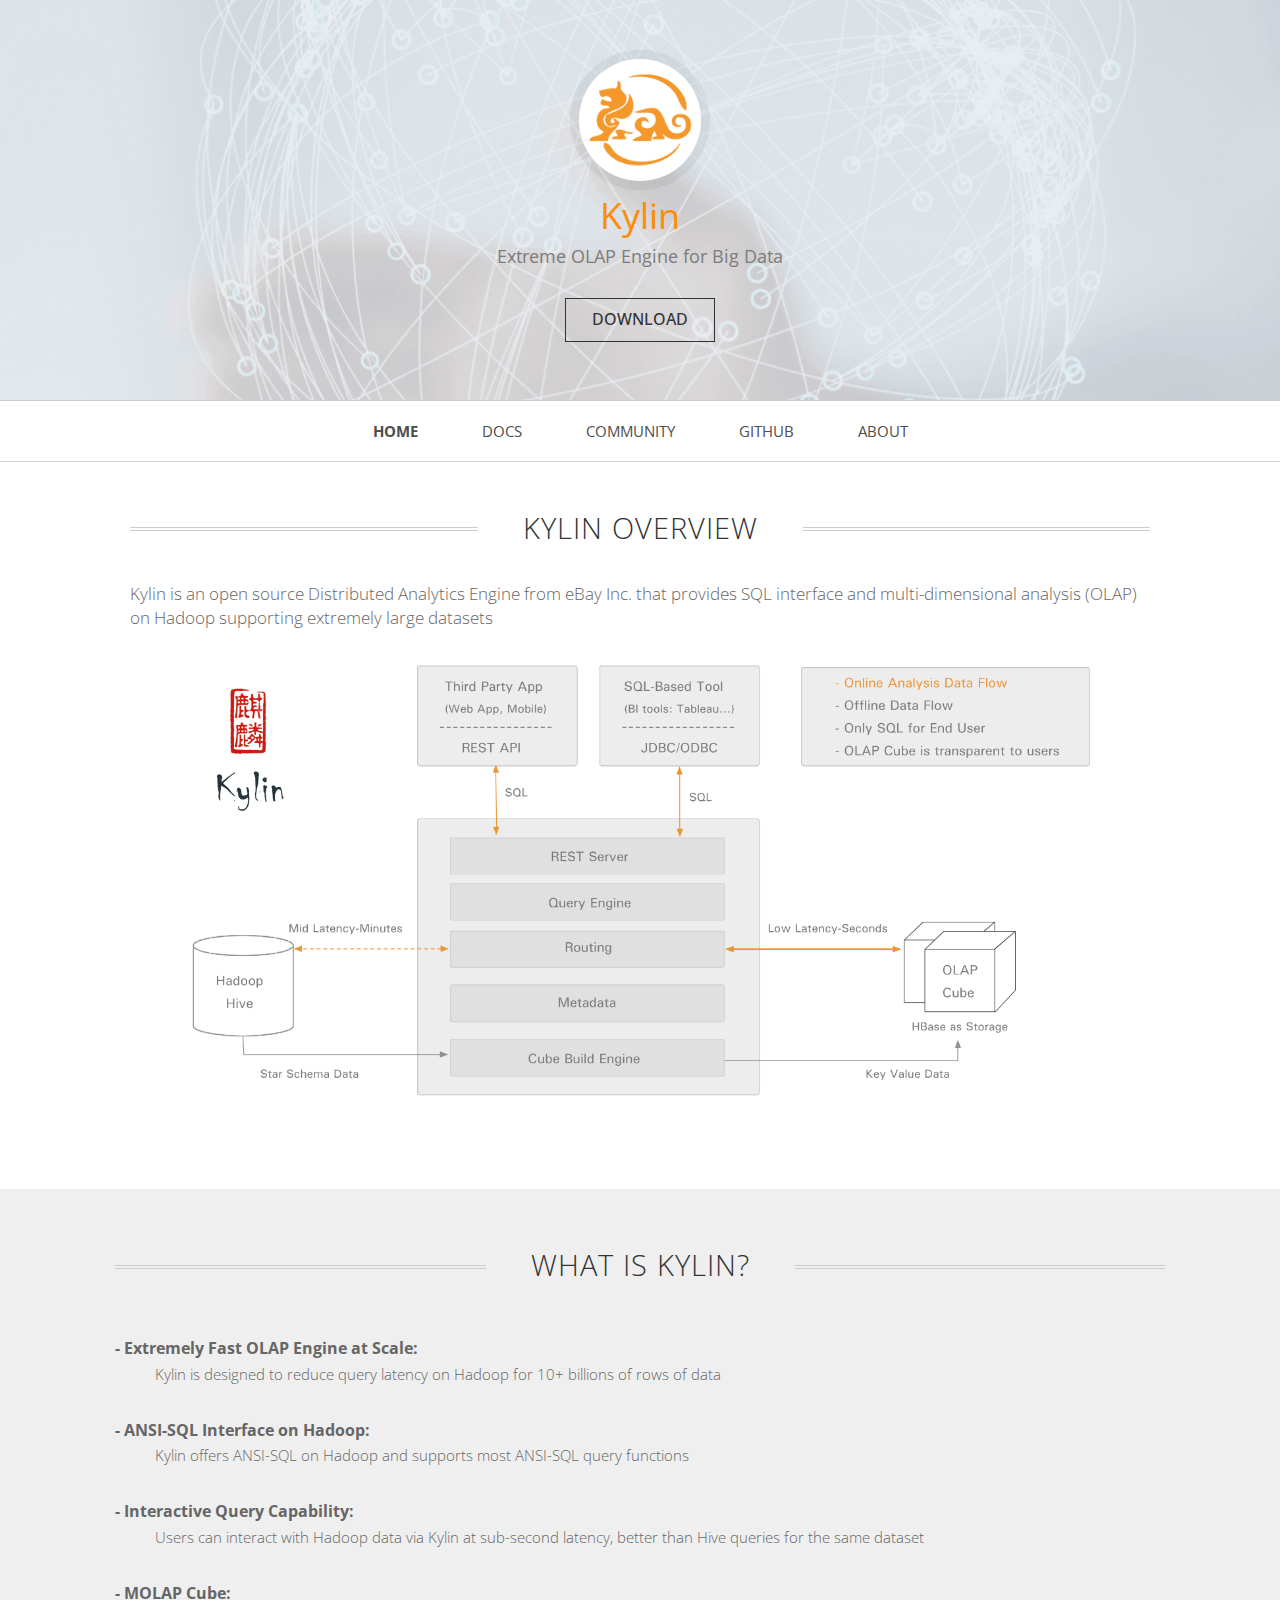
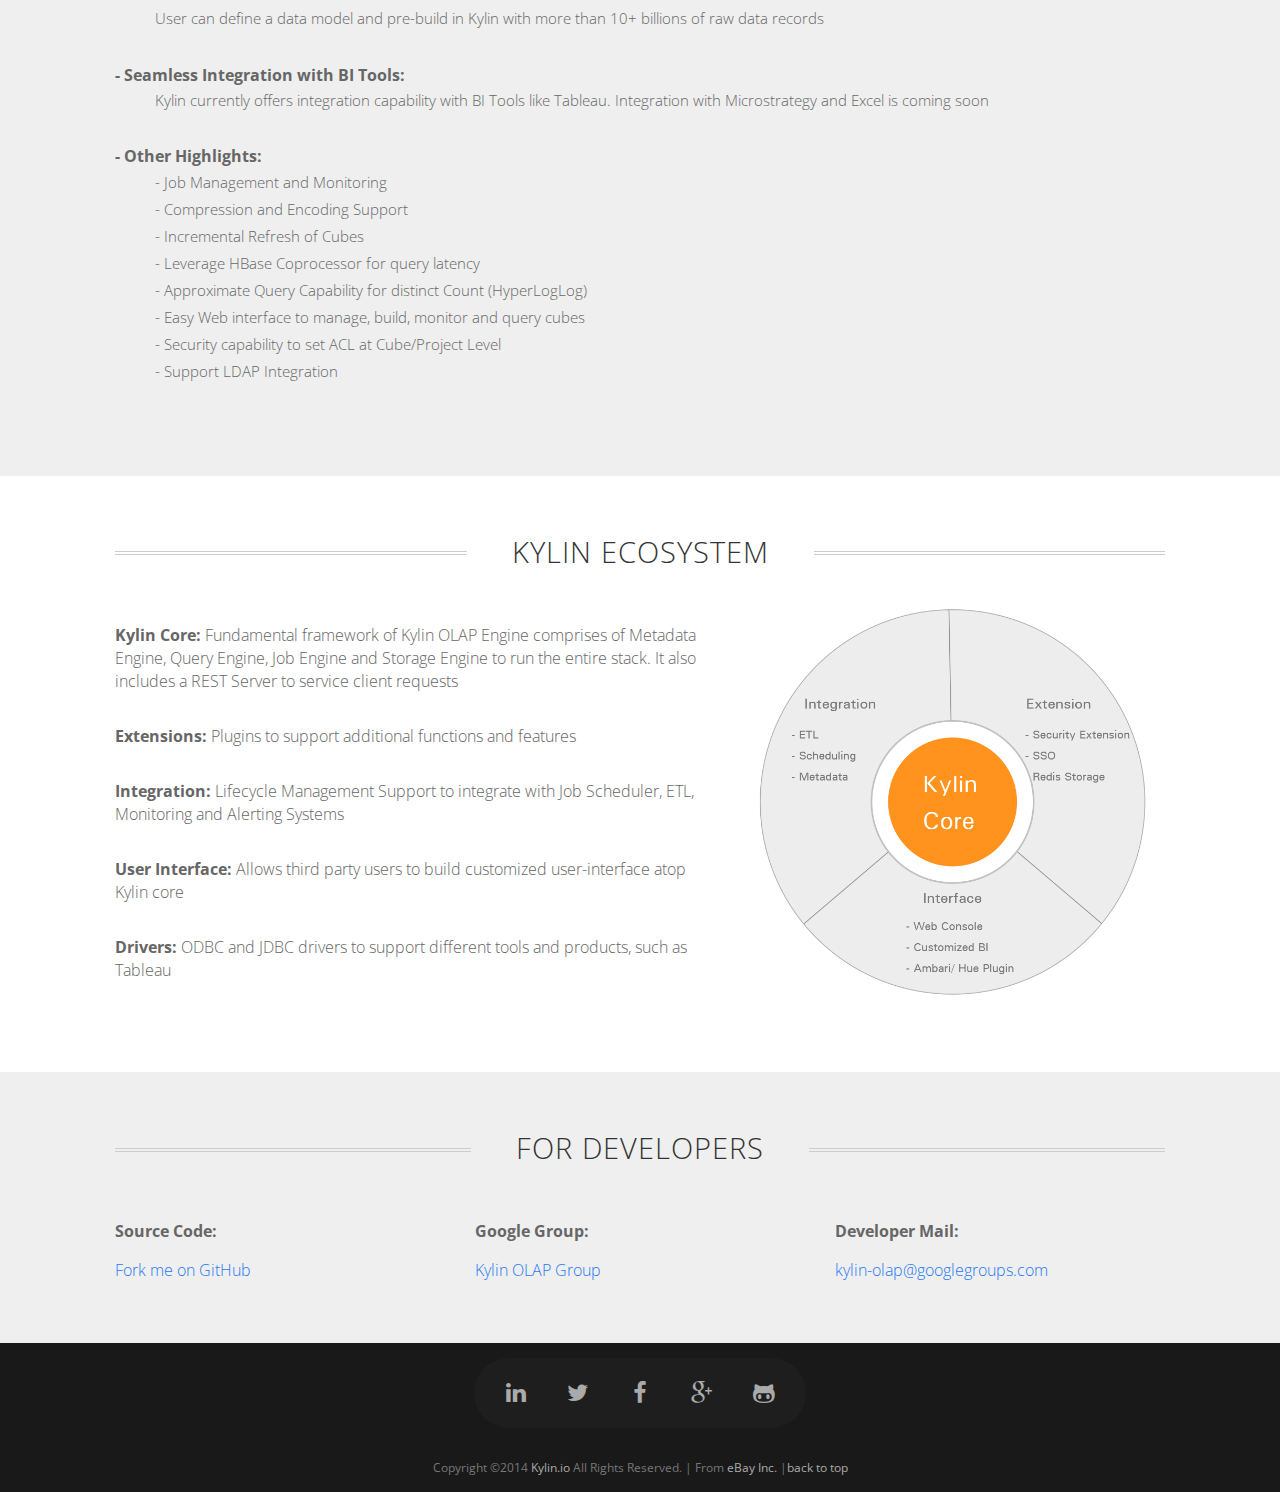
==== commit 1d26458b: "Add snapshot for kylin tableau tutorial" ====
--- a/index.html
+++ b/index.html
@@ -20,7 +20,7 @@
 <!-- Custom styles -->
 <link rel="stylesheet" href="assets/css/styles.css">
 
-<link rel="stylesheet" href="assets/css/sidr.light.css">
+
 
 
 
@@ -46,30 +46,38 @@
        <div id="download"><a href="https://github.com/KylinOLAP/Kylin/archive/master.zip">DOWNLOAD</a></div>
        </div>
   </div>
-  <nav class="navbar navbar-default navbar-sticky">
-    <div class="container-fluid">
-    
-    <div id="mobile-header">
-    <a id="responsive-menu-button" href="#sidr-main"><i class="fa fa-bars" id="drawer-icon"></i></a>
-	</div>
-
-
-    
-    
-      <div class="navbar-header" id="sidr-main"> </div>
-      <div class="  navbar-collapse collapse" id="navigation" >
-        <ul class=" nav navbar-nav">
-          <li><a href="#"><b>Home</b></a></li>
+ </header>
+  <nav class="navbar navbar-default" role="navigation" id="nav-wrapper">
+  <div class="container-fluid" id="nav">
+    <!-- Brand and toggle get grouped for better mobile display -->
+    <div class="navbar-header">
+      <button type="button" class="navbar-toggle collapsed" data-toggle="collapse" data-target="#bs-example-navbar-collapse-1">
+        <span class="sr-only">Toggle navigation</span>
+        <span class="icon-bar"></span>
+        <span class="icon-bar"></span>
+        <span class="icon-bar"></span>
+      </button>
+     
+    </div>
+
+    <!-- Collect the nav links, forms, and other content for toggling -->
+    <div class="collapse navbar-collapse" id="bs-example-navbar-collapse-1">
+      <ul class="nav navbar-nav">
+     <li><a href="#"><b>Home</b></a></li>
           <li><a href="document.html" >Docs</a></li>
           <li><a href="community.html" >Community</a></li>
           <li><a href="https://github.com/KylinOLAP/Kylin" target="_blank">Github</a></li>
           <li><a href="about.html" >About</a></li>
-        </ul>
-      </div>
-      <!--/.nav-collapse --> 
-    </div>
-  </nav>
-</header>
+      </ul>
+      
+
+    </div><!-- /.navbar-collapse -->
+  </div><!-- /.container-fluid -->
+</nav>
+
+  
+  
+
 <main id="main" >
   <div class="container" >
     <div id="zero" class=" main" >
@@ -204,7 +212,7 @@
   
 </footer>
 <script src="assets/js/jquery-1.9.1.min.js"></script> 
-<script src="assets/js/jquery.sidr.min.js"></script>
+<script src="assets/js/bootstrap.min.js"></script> 
 <script src="assets/js/main.js"></script>
 
 
--- a/assets/css/styles.css
+++ b/assets/css/styles.css
@@ -1,22 +1,13 @@
 @font-face {
-    font-family: 'HelveticaNeueLight';
-    src: url('../fonts/helveticaneue_lt.eot');
-    src: url('../fonts/helveticaneue_lt.eot') format('embedded-opentype'),
-         url('../fonts/helveticaneue_lt.woff') format('woff'),
-         url('../fonts/helveticaneue_lt.ttf') format('truetype'),
-         url('../fonts/helveticaneue_lt.svg#HelveticaNeueLight') format('svg');
-}
-
+	font-family: 'HelveticaNeueLight';
+	src: url('../fonts/helveticaneue_lt.eot');
+	src: url('../fonts/helveticaneue_lt.eot') format('embedded-opentype'),  url('../fonts/helveticaneue_lt.woff') format('woff'),  url('../fonts/helveticaneue_lt.ttf') format('truetype'),  url('../fonts/helveticaneue_lt.svg#HelveticaNeueLight') format('svg');
+}
 @font-face {
-    font-family: 'HelveticaNeueRegular';
-    src: url('../fonts/helveticaneue-webfont.eot');
-    src: url('../fonts/helveticaneue-webfont.eot') format('embedded-opentype'),
-         url('../fonts/helveticaneue-webfont.woff') format('woff'),
-         url('../fonts/helveticaneue-webfont.ttf') format('truetype'),
-         url('../fonts/helveticaneue-webfont.svg#HelveticaNeueRegular') format('svg');
-}
-
-
+	font-family: 'HelveticaNeueRegular';
+	src: url('../fonts/helveticaneue-webfont.eot');
+	src: url('../fonts/helveticaneue-webfont.eot') format('embedded-opentype'),  url('../fonts/helveticaneue-webfont.woff') format('woff'),  url('../fonts/helveticaneue-webfont.ttf') format('truetype'),  url('../fonts/helveticaneue-webfont.svg#HelveticaNeueRegular') format('svg');
+}
 /*@font-face {
     font-family: 'open_sanslight';
     src: url('../fonts/opensans-light-webfont.eot');
@@ -47,14 +38,12 @@
 html {
 	font-size: 100%;
 }
-
-
 body {
 	font-size: 14px;
 	font-size: 0.9375rem;
 	font-family: 'Open sans', 'HelveticaNeueRegular', Arial, sans-serif;
 	color: #666666;
-	font-weight:400;
+	font-weight: 400;
 	padding: 0;
 }
 .topspace {
@@ -63,23 +52,19 @@
 p {
 	line-height: 1.6em;
 	margin: 0 0 30px 0;
-	
-}
-
-.title_text{
-	font-size:1.1em !important;
-}
-
-.big_text{
-	font-size:1.7em !important;
+}
+.title_text {
+	font-size: 1.1em !important;
+}
+.big_text {
+	font-size: 1.7em !important;
 	font-family: 'Open sans';
-	font-weight:300;
-}
-
-.normal_text{
-	font-size:1.3em !important;
+	font-weight: 300;
+}
+.normal_text {
+	font-size: 1.3em !important;
 	font-family: 'Open sans';
-	font-weight:600;
+	font-weight: 600;
 }
 ul, ol {
 	line-height: 1.6em;
@@ -137,10 +122,9 @@
 }
 #head .title {
 	font-family: 'Open sans';
-	font-weight:400;
+	font-weight: 400;
 	font-size: 49px;
-	font-size: 3.0625rem;
-/*	background-image: -webkit-gradient( linear, left bottom, right bottom, color-stop(0, #C6419E), color-stop(1, #6382FF) );
+	font-size: 3.0625rem;/*	background-image: -webkit-gradient( linear, left bottom, right bottom, color-stop(0, #C6419E), color-stop(1, #6382FF) );
 	background-image: -o-linear-gradient(right, #C6419E 0%, #6382FF 100%);
 	background-image: -moz-linear-gradient(right, #C6419E 0%, #6382FF 100%);
 	background-image: -webkit-linear-gradient(right, #C6419E 0%, #6382FF 100%);
@@ -150,72 +134,63 @@
 	-webkit-text-fill-color: transparent;*/
   
 }
-
 #head img.img-circle {
-  display: block;
-  width: 140px;
-  height: 140px;
-  overflow: hidden;
-  border: 9px solid rgba(0, 0, 0, 0.05);
-  margin: 0 auto;  
-}
-
-
+	display: block;
+	width: 140px;
+	height: 140px;
+	overflow: hidden;
+	border: 9px solid rgba(0, 0, 0, 0.05);
+	margin: 0 auto;
+}
 #head .title a {
-  text-decoration: none;
-  color: #333333;
+	text-decoration: none;
+	color: #333333;
 }
 #head .tagline {
-  display: block;
-  font-size: 14px;
-  font-size: 1.1rem;
-  line-height: 1.2em;
-  color: #7C7C7C;
-  margin: 5px 0 0;
+	display: block;
+	font-size: 14px;
+	font-size: 1.1rem;
+	line-height: 1.2em;
+	color: #7C7C7C;
+	margin: 5px 0 0;
 }
 #head .tagline b {
-  font-weight: normal;
+	font-weight: normal;
 }
 #head .tagline a {
-  color: #5E5E5E;
-}
-
-#logo{
-	padding-top:50px;
-	}
-
-
+	color: #5E5E5E;
+}
+#logo {
+	padding-top: 50px;
+}
 .home #head .title {
 	font-size: 36px;
-	color:#fb8d08;
-	/*color:#146df3;*/
+	color: #fb8d08;/*color:#146df3;*/
 	
 }
-
 #download {
 	text-align: center;
-	padding:20px;
-	font-size:16px;
+	padding: 20px;
+	font-size: 16px;
 	font-weight: 500;
 	width: 150px;
 	margin: 30px auto;
 	padding: 0.6em 0.8em;
 	color: #333;
 	/*background: rgba(38,121,244,0.8);*/
-	border: 1px solid #333;	
-   -webkit-animation-delay: 1s;
-   -ms-animation-delay: 1s;
-    -moz-animation-delay: 1s;
+	border: 1px solid #333;
+	-webkit-animation-delay: 1s;
+	-ms-animation-delay: 1s;
+	-moz-animation-delay: 1s;
 	-o-animation-delay: 1s;
 	animation-delay: 1s;
-   text-shadow:none;
-   text-transform:uppercase;
-	transparent!important
-}
-#download a{
+	text-shadow: none;
+	text-transform: uppercase;
+ transparent!important
+}
+#download a {
 	color: #333;
-	}
-
+}
 #download:hover {
 	border: 1px solid #5c5c5c;
 	opacity: 0.8;
@@ -251,7 +226,7 @@
 	border-radius: 0;
 	background-clip: padding-box;
 	font-family: 'Open sans';
-	font-weight:400;
+	font-weight: 400;
 	text-transform: uppercase;
 }
 .navbar-nav {
@@ -312,19 +287,17 @@
 	position: relative;
 	margin: 0;
 	font-family: 'Open sans';
-	font-weight:300;
-}
-
-.indent{
-	margin-left:40px;
-	line-height:1.8em}
-	
+	font-weight: 300;
+}
+.indent {
+	margin-left: 40px;
+	line-height: 1.8em
+}
 .main p {
 	margin-top: 1.25em;
 	font-size: 1.04em;
 	font-weight: 100;
 	padding: 0;
-	
 	line-height: 2em;
 }
 .main p a {
@@ -354,10 +327,9 @@
 	text-align: left;
 	line-height: 1.5em
 }
-
-.less-margin{
-	margin-top:1em !important;
-	}
+.less-margin {
+	margin-top: 1em !important;
+}
 .main > .content {
 	padding: 6em 0 6em 0;
 }
@@ -397,7 +369,6 @@
 	-o-transition: 0.25s;
 	transition: 0.25s;
 }
-
 .biggericon {
 	font-size: 58px;
 }
@@ -468,79 +439,63 @@
 	padding-left: 10px;
 	padding-right: 10px;
 }
-
-
-
-#left-menu{
-	line-height:2.5em !important;
-	list-style:none;
-	text-align:left;
-	margin-top:10px;
-	}
-
-#left-menu li{
-	border-bottom:1px solid #e9e9e9;
-	cursor:pointer;
-	}
-
-a.section-menu-title{
-	color:#666;
-	font-weight:400;
+#left-menu {
+	line-height: 2.5em !important;
+	list-style: none;
+	text-align: left;
+	margin-top: 10px;
+}
+#left-menu li {
+	border-bottom: 1px solid #e9e9e9;
+	cursor: pointer;
+}
+a.section-menu-title {
+	color: #666;
+	font-weight: 400;
 	-webkit-transition: 0.25s;
 	-moz-transition: 0.25s;
 	-o-transition: 0.25s;
-	transition: 0.25s;	
-	padding-left:1em
-	}
-
-a.section-menu-title:hover{
-	color:#404040 !important;
-	}	
-
-
-.maintains{
-	padding-left:2em;
-	line-height:2em !important;}
-
-.maintain{
-	line-height:2em !important;
-	}
-
-.people_intro{
-	/*border-bottom:1px dashed #CCC;
+	transition: 0.25s;
+	padding-left: 1em
+}
+a.section-menu-title:hover {
+	color: #404040 !important;
+}
+.maintains {
+	padding-left: 2em;
+	line-height: 2em !important;
+}
+.maintain {
+	line-height: 2em !important;
+}
+.people_intro {
+/*border-bottom:1px dashed #CCC;
 	line-height:2em;
 	padding-bottom:0.3em*/
-	}
-
-#contributors{
-	padding-bottom:1.4em
-	}
-
-#contributors2{
-	border-bottom:1px dashed #cfcfcf;
-		padding-bottom:1.4em
-	}
-
-.core_team{
-	text-align:center !important; font-size:1.2em !important;
-	padding-bottom:2em !important;
-	border-bottom:1px dashed #cfcfcf;
-	}
-
-.participant{
-	margin-top:0px !important}
-	
-
-.content-p{
-	margin-top:1em !important;}
-
-
-
-.content-header{
-	text-align:left;
-	font-weight:bold !important;
-	}
-
+}
+#contributors {
+	padding-bottom: 1.4em
+}
+#contributors2 {
+	border-bottom: 1px dashed #cfcfcf;
+	padding-bottom: 1.4em
+}
+.core_team {
+	text-align: center !important;
+	font-size: 1.2em !important;
+	padding-bottom: 2em !important;
+	border-bottom: 1px dashed #cfcfcf;
+}
+.participant {
+	margin-top: 0px !important
+}
+.content-p {
+	margin-top: 1em !important;
+}
+.content-header {
+	text-align: left;
+	font-weight: bold !important;
+}
 /*********************************************************************
  
 
@@ -550,45 +505,34 @@
 **********************************************************************/
 
 
-ul.icons
-		{
-			position: relative;
-			background: rgba(128,128,128,0.05);
-			border-radius: 4em;
-			display: inline-block;
-			padding: 0.35em 0.75em 0.35em 0.75em;
-			font-size: 1.45em;
-			cursor: default;
-			
-		}
-		
-			ul.icons li
-			{
-				display: inline-block;
-			}
-
-				ul.icons li a
-				{
-					display: inline-block;
-					background: none;
-					width: 2.5em;
-					height: 2.5em;
-					line-height: 2.5em;
-					text-align: center;
-					border-radius: 100%;
-					border: 0;
-					color: inherit;
-				}
-				
-					ul.icons li a:hover
-					{
-						color: #ef8376;
-					}
-
-		ol.style1
-		{
-		}
-		
+ul.icons {
+	position: relative;
+	background: rgba(128,128,128,0.05);
+	border-radius: 4em;
+	display: inline-block;
+	padding: 0.35em 0.75em 0.35em 0.75em;
+	font-size: 1.45em;
+	cursor: default;
+}
+ul.icons li {
+	display: inline-block;
+}
+ul.icons li a {
+	display: inline-block;
+	background: none;
+	width: 2.5em;
+	height: 2.5em;
+	line-height: 2.5em;
+	text-align: center;
+	border-radius: 100%;
+	border: 0;
+	color: inherit;
+}
+ul.icons li a:hover {
+	color: #ef8376;
+}
+ol.style1 {
+}
 #footer {
 	background: #232323;
 	padding: 30px 0 0 0;
@@ -623,14 +567,42 @@
 #underfooter p {
 	margin: 0;
 }
-
-#drawer-icon{
+.navbar-default .navbar-collapse, .navbar-default .navbar-form {
+	border-color: transparent;
+}
+#nav.affix {
+	position: fixed;
+	top: 0;
+	width: 100%
+}
+#nav {
+	border-radius: 0;
+	background-clip: padding-box;
+	font-family: 'Open sans';
+	font-weight: 400;
+	text-transform: uppercase;
+	max-height: 340px;
+	padding-right: 15px;
+	padding-left: 15px;
+	border-bottom: 1px solid #d5d4d4;
+	background-color: #fff;
+	opacity: .95;
+}
+.navbar-nav>li>a {
+	color: #454545;
+}
+.nav>li>a:hover, .nav>li>a:focus {
+	text-decoration: none;
+	background-color: transparent;
+}
+#drawer-icon {
 	font-size: 20px;
 	padding: 4px 6px;
 	border: 1px solid #2679f4;
 	border-radius: 3px;
 	margin: 10px;
 }
+
 /* Max page width
 /////////////////////////////////////////////////////////////////////*/
 @media (min-width: 1200px) {
@@ -639,13 +611,33 @@
 }
 }
 
-
-#mobile-header {
-    display: none;
-}
-@media only screen and (max-width: 767px){
-    #mobile-header {
-        display: block;
-		
-    }
-}+@media only screen and (max-width: 767px) {
+/*
+#nav-wrapper{
+	position:fixed;
+	top:0px;
+	
+	}*/
+	
+#nav {
+	background-color: transparent !important;
+}
+#head {
+	margin-top: 40px;
+}
+#nav-wrapper {
+	position: fixed;
+	top: 0px;
+}
+.navbar-nav {
+	background-color: #fff;
+	border: 1px solid #d5d4d4;
+}
+.navbar-nav>li {
+	display: list-item;
+	border-bottom: 1px solid #d5d4d4;
+}
+.navbar-default .navbar-toggle:hover, .navbar-default .navbar-toggle:focus {
+background-color: transparent !important;
+}
+}
